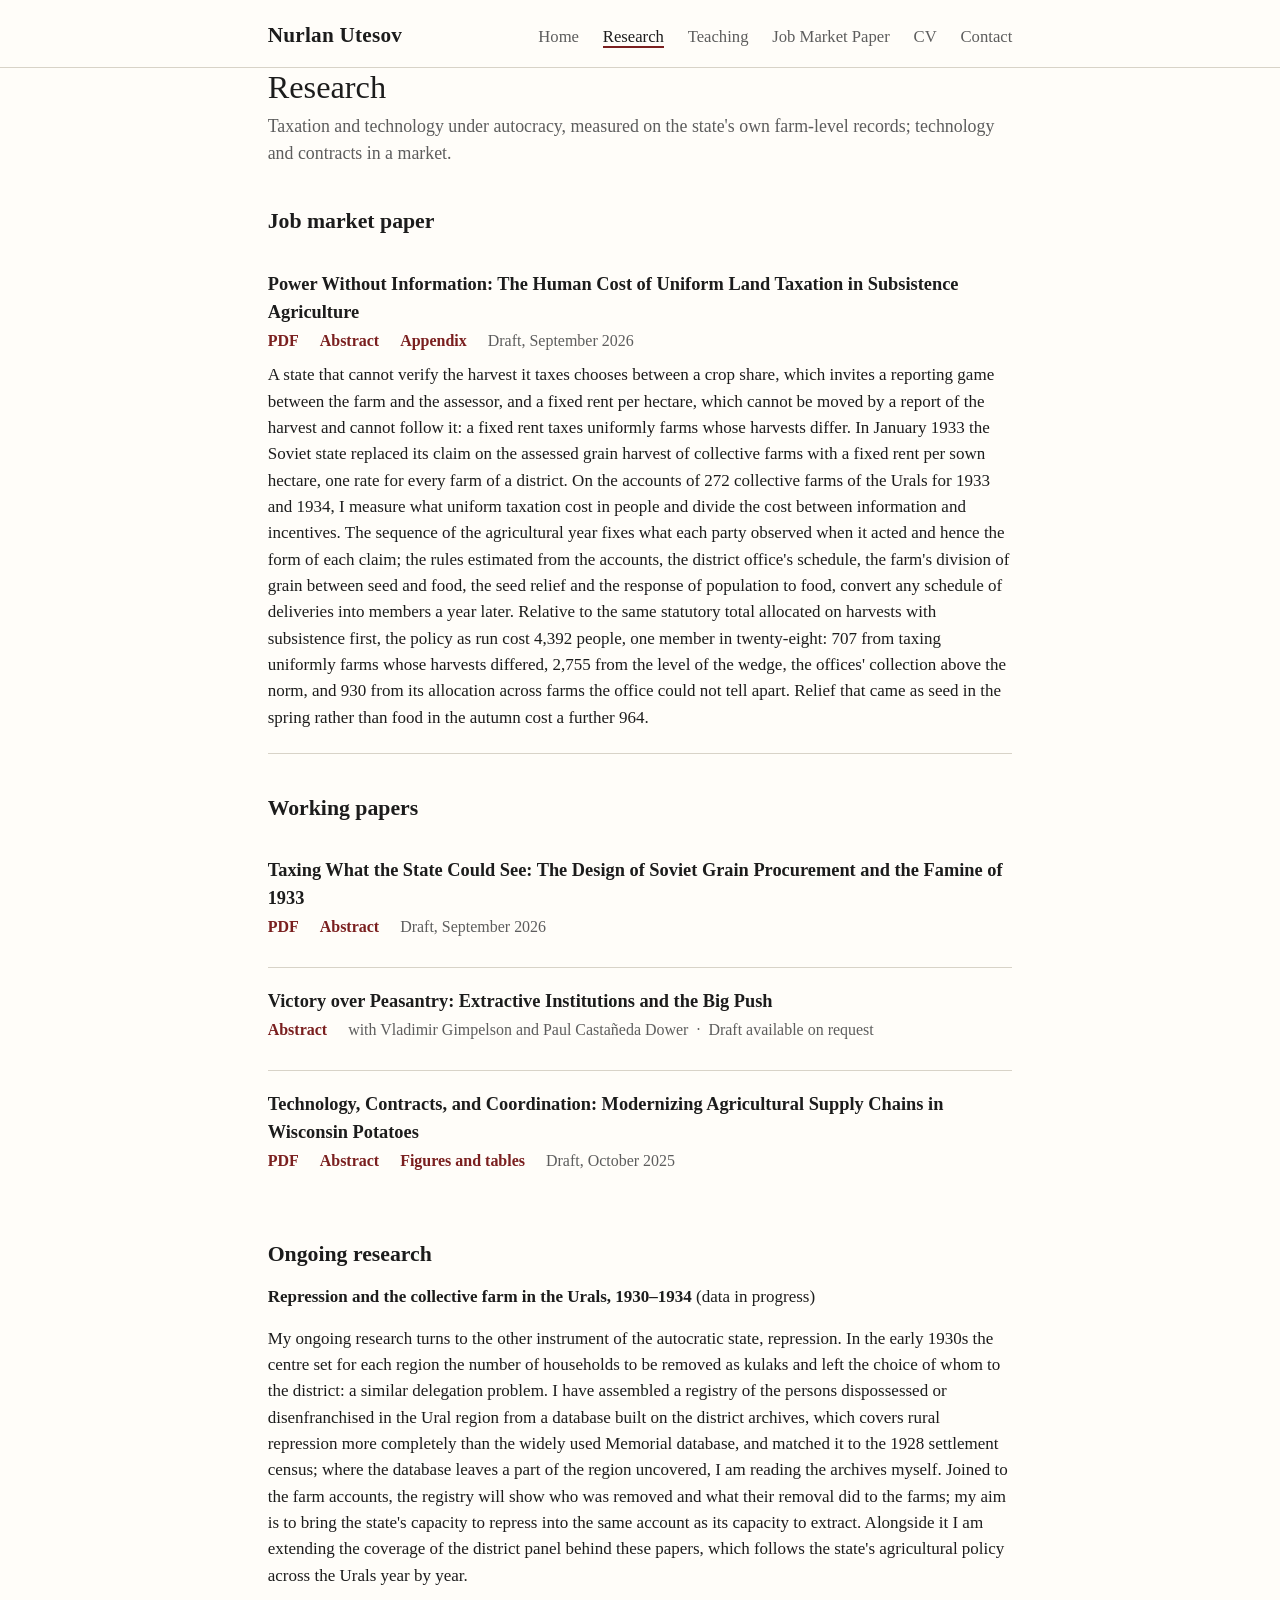
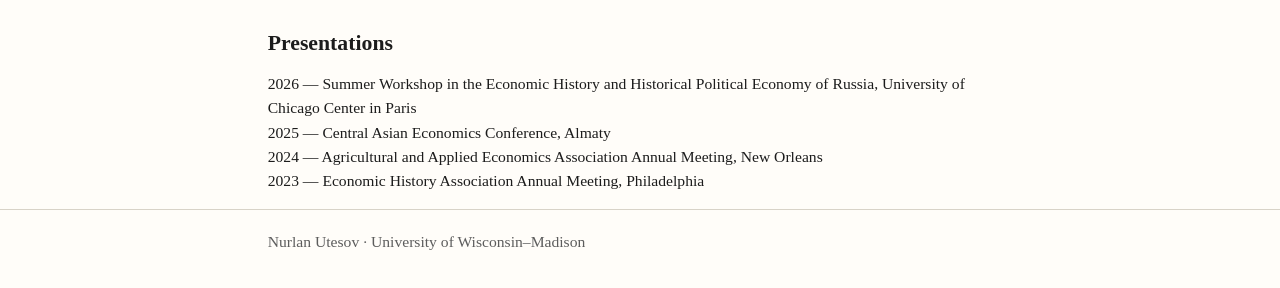
==== research.html @ 366bcaa5 "Famine paper abstract aligned with the research statement (approved 28 Sep 2026) Co-Authored-By: Cla" ====
<!DOCTYPE html>
<html lang="en">
<head>
<meta charset="utf-8">
<meta name="viewport" content="width=device-width, initial-scale=1">
<title>Research — Nurlan Utesov</title>
<link rel="stylesheet" href="style.css">
</head>
<body>

<header class="site">
  <div class="wrap">
    <a class="name" href="index.html">Nurlan Utesov</a>
    <nav>
      <a href="index.html">Home</a>
      <a class="current" href="research.html">Research</a>
      <a href="teaching.html">Teaching</a>
      <a href="papers/Utesov_Power_Without_Information.pdf">Job Market Paper</a>
      <a href="cv/cv_utesov.pdf">CV</a>
      <a href="index.html#contact">Contact</a>
    </nav>
  </div>
</header>

<main class="wrap">

  <h1>Research</h1>
  <p class="lede">Taxation and technology under autocracy, measured on the state's own farm-level records; technology and contracts in a market.</p>

  <h2>Job market paper</h2>

  <div class="paper" id="jmp">
    <div class="title">Power Without Information: The Human Cost of Uniform Land Taxation in Subsistence Agriculture</div>
    <div class="meta">
      <a href="papers/Utesov_Power_Without_Information.pdf">PDF</a>
      <a class="abs-link" href="#jmp-abs">Abstract</a>
      <a href="papers/Utesov_Power_Without_Information.pdf#page=56">Appendix</a>
      <!-- Online appendix: compile Paper_A_Appendix_Overleaf.zip on Overleaf, save the PDF as
           papers/Utesov_Power_Without_Information_OnlineAppendix.pdf, then uncomment the next line.
      <a href="papers/Utesov_Power_Without_Information_OnlineAppendix.pdf">Online appendix</a>
      -->
      <span>Draft, September 2026</span>
    </div>
    <div class="abstract open" id="jmp-abs">
      <p>A state that cannot verify the harvest it taxes chooses between a crop share, which invites a reporting game between the farm and the assessor, and a fixed rent per hectare, which cannot be moved by a report of the harvest and cannot follow it: a fixed rent taxes uniformly farms whose harvests differ. In January 1933 the Soviet state replaced its claim on the assessed grain harvest of collective farms with a fixed rent per sown hectare, one rate for every farm of a district. On the accounts of 272 collective farms of the Urals for 1933 and 1934, I measure what uniform taxation cost in people and divide the cost between information and incentives. The sequence of the agricultural year fixes what each party observed when it acted and hence the form of each claim; the rules estimated from the accounts, the district office's schedule, the farm's division of grain between seed and food, the seed relief and the response of population to food, convert any schedule of deliveries into members a year later. Relative to the same statutory total allocated on harvests with subsistence first, the policy as run cost 4,392 people, one member in twenty-eight: 707 from taxing uniformly farms whose harvests differed, 2,755 from the level of the wedge, the offices' collection above the norm, and 930 from its allocation across farms the office could not tell apart. Relief that came as seed in the spring rather than food in the autumn cost a further 964.</p>
    </div>
  </div>

  <h2>Working papers</h2>

  <div class="paper" id="famine">
    <div class="title">Taxing What the State Could See: The Design of Soviet Grain Procurement and the Famine of 1933</div>
    <div class="meta">
      <a href="papers/Utesov_Taxing_What_the_State_Could_See.pdf">PDF</a>
      <a class="abs-link" href="#famine-abs">Abstract</a>
      <!-- Online appendix: compile PaperB_OnlineAppendix_Overleaf.zip on Overleaf, save the PDF as
           papers/Utesov_Taxing_What_the_State_Could_See_OnlineAppendix.pdf, then uncomment the next line.
      <a href="papers/Utesov_Taxing_What_the_State_Could_See_OnlineAppendix.pdf">Online appendix</a>
      -->
      <span>Draft, September 2026</span>
    </div>
    <div class="abstract" id="famine-abs">
      <p>A state that cannot verify its producers' harvest taxes what it can see. Soviet grain procurement of 1932 was written on the sown area, on past deliveries and on a yield assessed from the standing crop, and it was collected by local officials who answered for a district's quota. This paper asks whether that tax, as it was actually collected, was enough to produce the famine of 1933. In the state's own post-harvest surveys of collective farms, recorded by region, the harvest of 1932 was in most regions enough to feed the farms' members; after the state's claims most of their farms fell below subsistence, and the depth of the shortfall predicts the rise in mortality between regions under every allocation of food within a region that the printed distributions admit. Ukraine, where the famine struck hardest, lost no more to the extraction than the other grain-producing regions, and the schedules make no reference to nationality. Within regions, districts with more Ukrainians had higher mortality, a difference the regional data cannot test; the archives point to the local campaigns of enforcement, the conditioning of relief and the restriction of movement, which no survey measures.</p>
    </div>
  </div>

  <div class="paper" id="victory">
    <div class="title">Victory over Peasantry: Extractive Institutions and the Big Push</div>
    <div class="meta">
      <a class="abs-link" href="#victory-abs">Abstract</a>
      <span>with Vladimir Gimpelson and Paul Castañeda Dower &nbsp;·&nbsp; Draft available on request</span>
    </div>
    <div class="abstract" id="victory-abs">
      <p>We examine how Big Push policies perform under the constraints of extractive institutions. Using novel micro-data from an All-Union audit of collective farms, we exploit the rollout of Machine Tractor Stations, the central pillar of Soviet agricultural policy, to estimate the impact of mechanization on collective farm performance, state procurement and peasant welfare in the early Soviet command economy. The Soviet system rapidly expanded technological adoption but failed to realize the full gains of increasing-returns technologies; adoption also did not raise living standards, leaving peasants on mechanized farms at or below subsistence levels.</p>
    </div>
  </div>

  <div class="paper" id="potatoes">
    <div class="title">Technology, Contracts, and Coordination: Modernizing Agricultural Supply Chains in Wisconsin Potatoes</div>
    <div class="meta">
      <a href="papers/Utesov_Wisconsin_Potatoes.pdf">PDF</a>
      <a class="abs-link" href="#potatoes-abs">Abstract</a>
      <a href="papers/Utesov_Wisconsin_Potatoes.pdf#page=41">Figures and tables</a>
      <span>Draft, October 2025</span>
    </div>
    <div class="abstract" id="potatoes-abs">
      <p>This paper examines how technology adoption and contractual coordination jointly modernize an agricultural supply chain, using the Wisconsin fresh potato industry from 2010 to 2019, where a wholesaler invested in optical sorting systems and then entered long-term marketing contracts with a retail chain. A random-coefficients demand model and a difference-in-differences design show that the sorting technology lowered marginal cost by about 4.6 cents per pound, roughly 10 per cent of the price, and that the contracts added about 1.5 cents to price-cost margins, with the gains reinforced by improved inventory management and reduced spoilage.</p>
    </div>
  </div>

  <h2>Ongoing research</h2>
  <p><strong>Repression and the collective farm in the Urals, 1930–1934</strong> (data in progress)</p>
  <p>My ongoing research turns to the other instrument of the autocratic state, repression. In the early 1930s the centre set for each region the number of households to be removed as kulaks and left the choice of whom to the district: a similar delegation problem. I have assembled a registry of the persons dispossessed or disenfranchised in the Ural region from a database built on the district archives, which covers rural repression more completely than the widely used Memorial database, and matched it to the 1928 settlement census; where the database leaves a part of the region uncovered, I am reading the archives myself. Joined to the farm accounts, the registry will show who was removed and what their removal did to the farms; my aim is to bring the state's capacity to repress into the same account as its capacity to extract. Alongside it I am extending the coverage of the district panel behind these papers, which follows the state's agricultural policy across the Urals year by year.</p>

  <h2>Presentations</h2>
  <p class="small">
    2026 — Summer Workshop in the Economic History and Historical Political Economy of Russia, University of Chicago Center in Paris<br>
    2025 — Central Asian Economics Conference, Almaty<br>
    2024 — Agricultural and Applied Economics Association Annual Meeting, New Orleans<br>
    2023 — Economic History Association Annual Meeting, Philadelphia
  </p>

</main>

<footer class="site">
  <div class="wrap">Nurlan Utesov · University of Wisconsin–Madison</div>
</footer>

<script>
// "Abstract" links open and close the abstract in place. Without JavaScript the
// same links still work: the browser jumps to the abstract and CSS shows it (:target).
document.querySelectorAll('a.abs-link').forEach(function (a) {
  a.addEventListener('click', function (e) {
    var box = document.querySelector(a.getAttribute('href'));
    if (!box) return;
    e.preventDefault();
    box.classList.toggle('open');
    a.textContent = box.classList.contains('open') ? 'Hide abstract' : 'Abstract';
  });
});
// A link from another page (research.html#jmp-abs) opens that abstract on arrival.
if (location.hash && document.querySelector(location.hash + '.abstract')) {
  document.querySelector(location.hash).classList.add('open');
}
</script>

</body>
</html>
---- style.css ----
/* Nurlan Utesov — personal site. Plain CSS, no dependencies. */
:root {
  --bg: #fffdf9;
  --fg: #1c1c1c;
  --muted: #5d5d5d;
  --rule: #d8d3c8;
  --accent: #7a1f1f;      /* deep red, close to the Wisconsin mark */
  --accent-soft: #f3e9e6;
  --box: #f7f3ec;
  --maxw: 46rem;
}
@media (prefers-color-scheme: dark) {
  :root {
    --bg: #15161a;
    --fg: #e8e6e1;
    --muted: #a9a7a0;
    --rule: #34363c;
    --accent: #e08a8a;
    --accent-soft: #2a1f1f;
    --box: #1d1f24;
  }
}
* { box-sizing: border-box; }
html { font-size: 17px; }
body {
  margin: 0;
  background: var(--bg);
  color: var(--fg);
  font-family: Georgia, "Times New Roman", Times, serif;
  line-height: 1.55;
}
a { color: var(--accent); text-decoration: none; }
a:hover { text-decoration: underline; }
.wrap { max-width: var(--maxw); margin: 0 auto; padding: 0 1.1rem; }

/* header and navigation */
header.site {
  border-bottom: 1px solid var(--rule);
  padding: 1.1rem 0 0.9rem;
}
header.site .wrap { display: flex; align-items: baseline; justify-content: space-between; flex-wrap: wrap; gap: 0.6rem 1.5rem; }
header.site .name { font-size: 1.25rem; font-weight: bold; letter-spacing: 0.01em; color: var(--fg); }
nav a { margin-left: 1.15rem; color: var(--muted); font-size: 0.98rem; }
nav a:first-child { margin-left: 0; }
nav a.current { color: var(--fg); border-bottom: 2px solid var(--accent); }

main { padding: 2rem 0 3rem; }
h1 { font-size: 1.9rem; font-weight: normal; margin: 0 0 0.35rem; line-height: 1.2; }
h2 { font-size: 1.28rem; font-weight: bold; margin: 2.2rem 0 0.7rem; }
h2:first-child { margin-top: 0; }
h3 { font-size: 1.06rem; font-weight: bold; margin: 1.4rem 0 0.3rem; }
p { margin: 0 0 0.9rem; }
.lede { color: var(--muted); font-size: 1.05rem; margin-bottom: 1.4rem; }
.muted { color: var(--muted); }
.small { font-size: 0.92rem; }

/* home layout */
.hero { display: flex; gap: 2rem; align-items: flex-start; }
.hero .text { flex: 1 1 auto; }
.hero img { width: 170px; height: auto; border-radius: 4px; flex: 0 0 auto; border: 1px solid var(--rule); }
@media (max-width: 560px) {
  .hero { flex-direction: column-reverse; }
  .hero img { width: 140px; }
}
.links { list-style: none; padding: 0; margin: 1rem 0 0; display: flex; flex-wrap: wrap; gap: 0.5rem 1.4rem; }
.links li a { font-weight: bold; }

/* boxes and paper entries */
.box {
  background: var(--box);
  border-left: 4px solid var(--accent);
  padding: 1rem 1.2rem;
  margin: 1.6rem 0;
}
.box h2 { margin-top: 0; font-size: 1.05rem; text-transform: uppercase; letter-spacing: 0.06em; color: var(--muted); }
.paper { padding: 1.1rem 0; border-bottom: 1px solid var(--rule); }
.paper:last-of-type { border-bottom: none; }
.paper .title { font-weight: bold; font-size: 1.08rem; margin-bottom: 0.15rem; }
.paper .meta { color: var(--muted); font-size: 0.94rem; margin-bottom: 0.5rem; }
.paper .meta a { margin-right: 1rem; font-weight: bold; }
.paper .meta span { margin-right: 1rem; }
.abstract { display: none; margin-top: 0.4rem; }
.abstract.open, .abstract:target { display: block; }
.abstract p { margin: 0.4rem 0 0.2rem; }

footer.site {
  border-top: 1px solid var(--rule);
  padding: 1.2rem 0 2rem;
  color: var(--muted);
  font-size: 0.92rem;
}
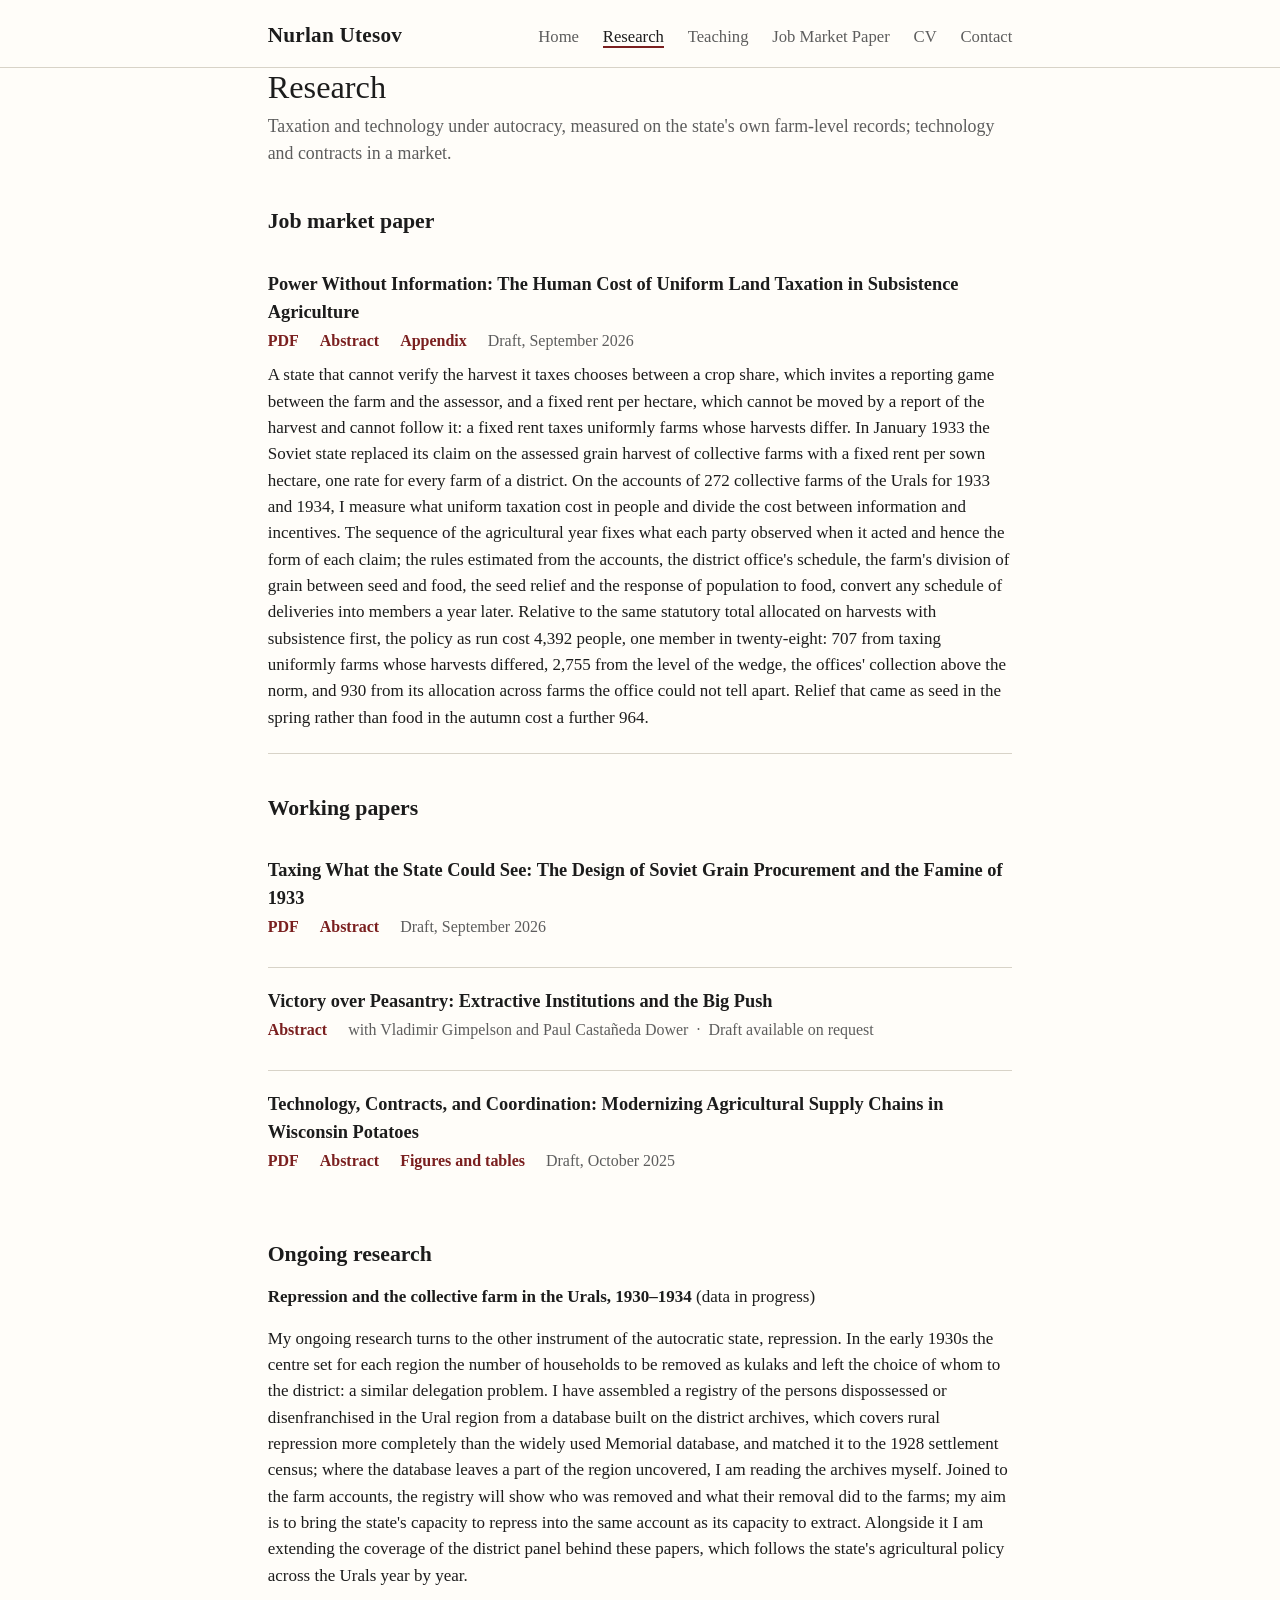
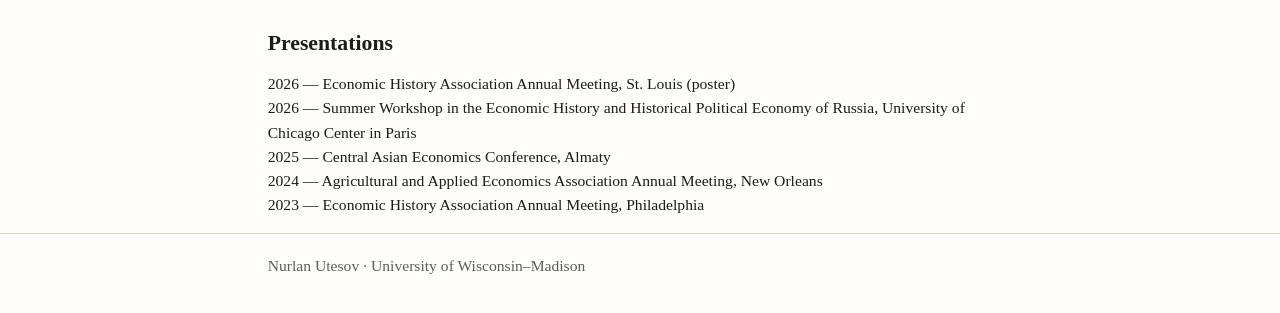
==== commit a7d9f846: "CV updated (job market 2026-27, interim rendering) and EHA 2026 poster added to presentations Co-Aut" ====
--- a/research.html
+++ b/research.html
@@ -94,6 +94,7 @@
 
   <h2>Presentations</h2>
   <p class="small">
+    2026 — Economic History Association Annual Meeting, St. Louis (poster)<br>
     2026 — Summer Workshop in the Economic History and Historical Political Economy of Russia, University of Chicago Center in Paris<br>
     2025 — Central Asian Economics Conference, Almaty<br>
     2024 — Agricultural and Applied Economics Association Annual Meeting, New Orleans<br>
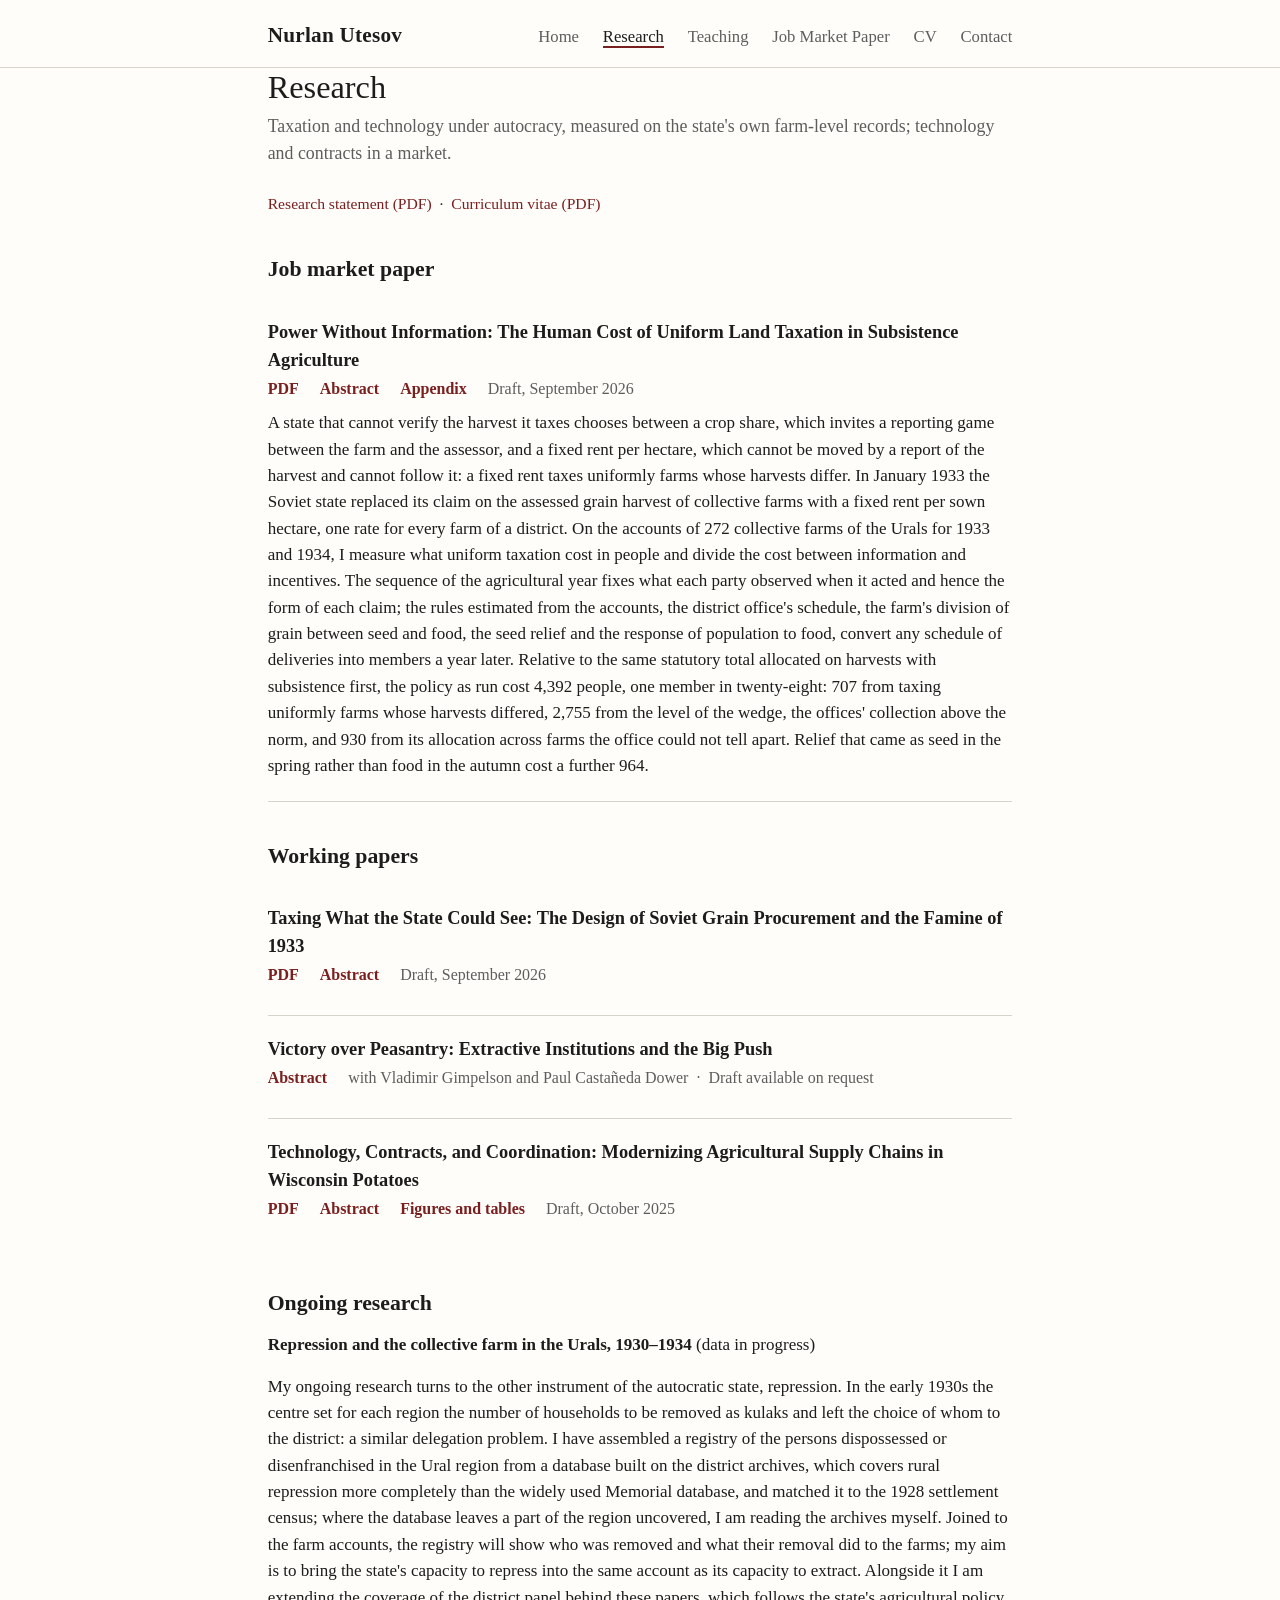
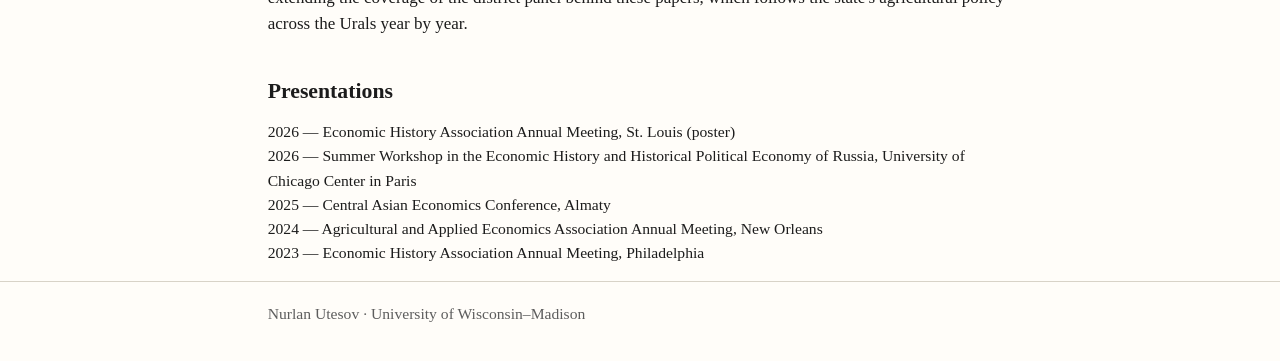
==== commit f6255332: "Research statement posted (interim rendering) and linked from the home and research pages Co-Authore" ====
--- a/research.html
+++ b/research.html
@@ -26,6 +26,7 @@
 
   <h1>Research</h1>
   <p class="lede">Taxation and technology under autocracy, measured on the state's own farm-level records; technology and contracts in a market.</p>
+  <p class="small"><a href="statements/research_statement.pdf">Research statement (PDF)</a> &nbsp;·&nbsp; <a href="cv/cv_utesov.pdf">Curriculum vitae (PDF)</a></p>
 
   <h2>Job market paper</h2>
 
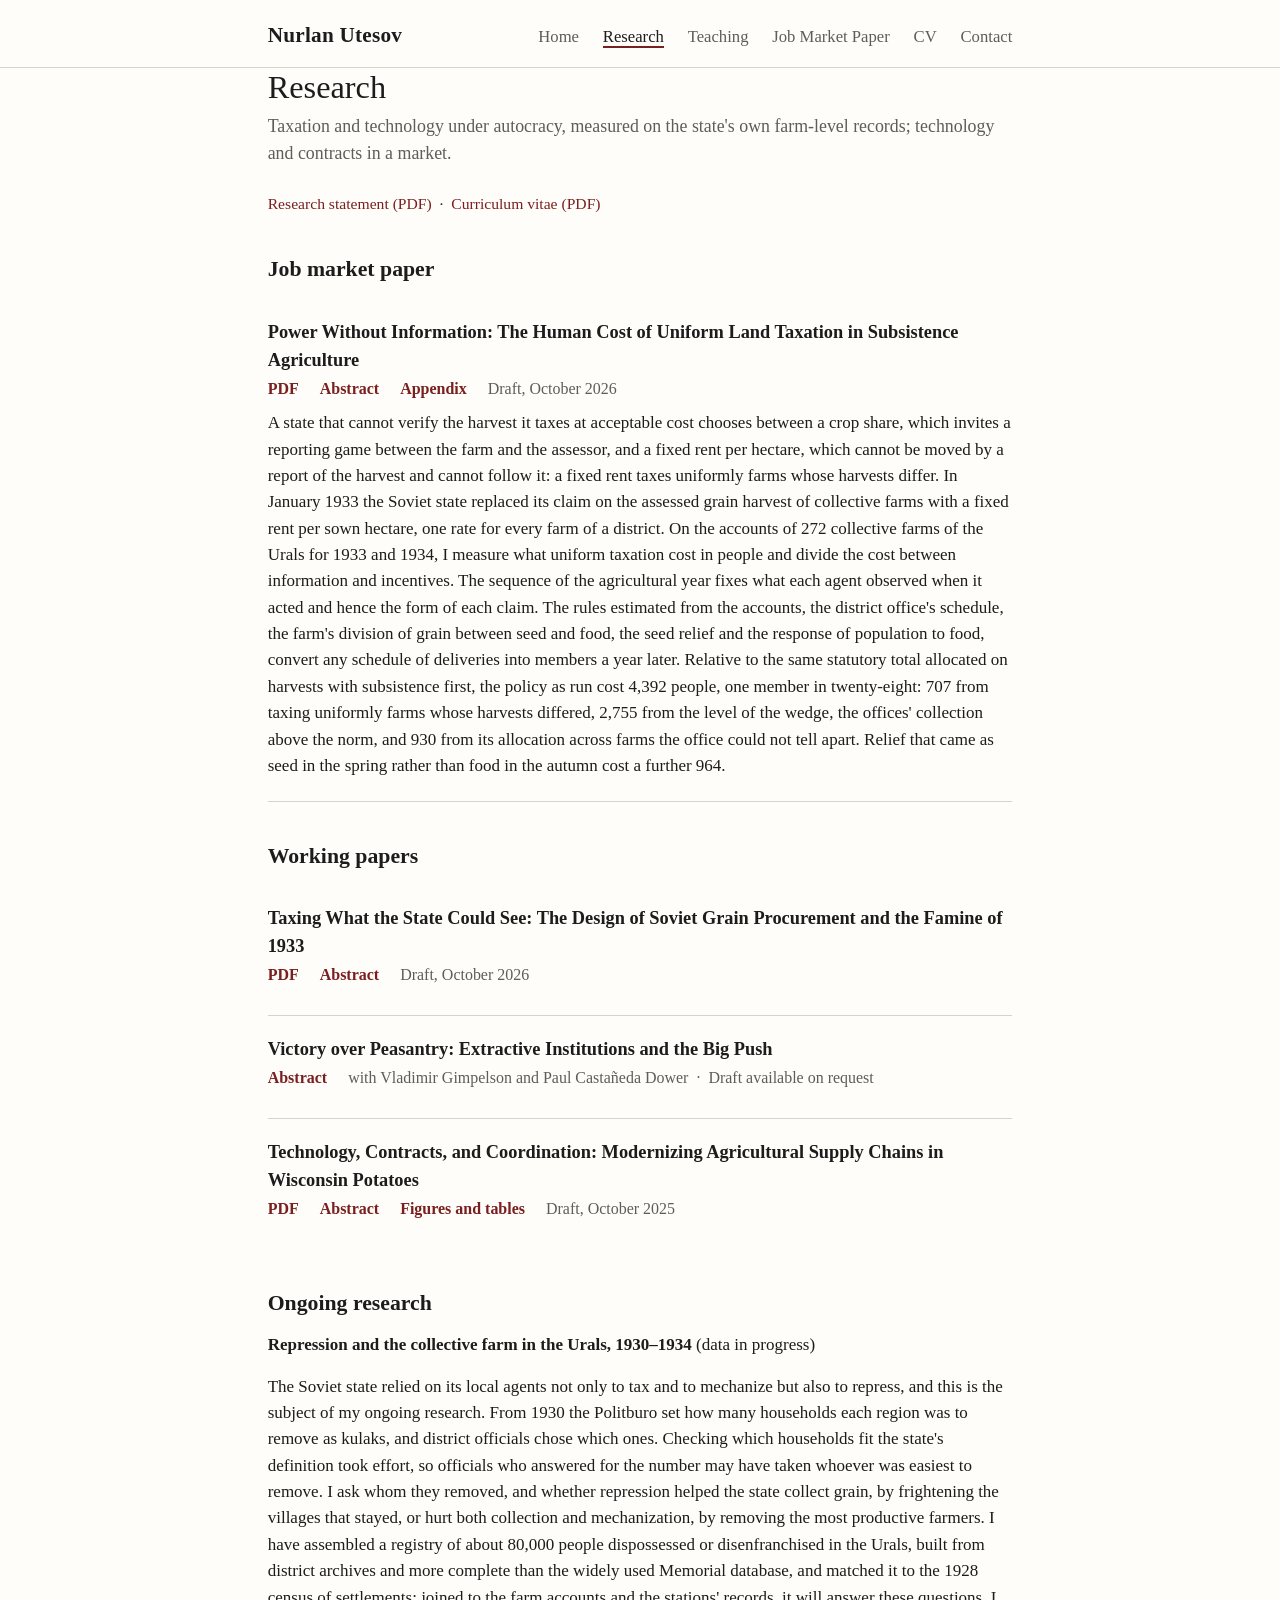
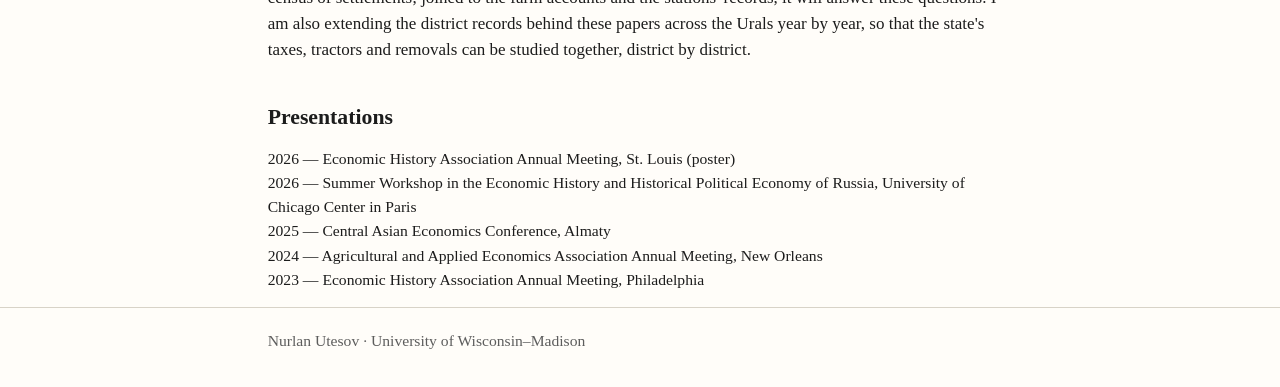
==== commit 4cef0fcd: "2026-10-12 Finished job market paper, separate appendix, famine paper, CV and statement - Job market" ====
--- a/research.html
+++ b/research.html
@@ -35,15 +35,11 @@
     <div class="meta">
       <a href="papers/Utesov_Power_Without_Information.pdf">PDF</a>
       <a class="abs-link" href="#jmp-abs">Abstract</a>
-      <a href="papers/Utesov_Power_Without_Information.pdf#page=56">Appendix</a>
-      <!-- Online appendix: compile Paper_A_Appendix_Overleaf.zip on Overleaf, save the PDF as
-           papers/Utesov_Power_Without_Information_OnlineAppendix.pdf, then uncomment the next line.
-      <a href="papers/Utesov_Power_Without_Information_OnlineAppendix.pdf">Online appendix</a>
-      -->
-      <span>Draft, September 2026</span>
+      <a href="papers/Utesov_Power_Without_Information_Appendix.pdf">Appendix</a>
+      <span>Draft, October 2026</span>
     </div>
     <div class="abstract open" id="jmp-abs">
-      <p>A state that cannot verify the harvest it taxes chooses between a crop share, which invites a reporting game between the farm and the assessor, and a fixed rent per hectare, which cannot be moved by a report of the harvest and cannot follow it: a fixed rent taxes uniformly farms whose harvests differ. In January 1933 the Soviet state replaced its claim on the assessed grain harvest of collective farms with a fixed rent per sown hectare, one rate for every farm of a district. On the accounts of 272 collective farms of the Urals for 1933 and 1934, I measure what uniform taxation cost in people and divide the cost between information and incentives. The sequence of the agricultural year fixes what each party observed when it acted and hence the form of each claim; the rules estimated from the accounts, the district office's schedule, the farm's division of grain between seed and food, the seed relief and the response of population to food, convert any schedule of deliveries into members a year later. Relative to the same statutory total allocated on harvests with subsistence first, the policy as run cost 4,392 people, one member in twenty-eight: 707 from taxing uniformly farms whose harvests differed, 2,755 from the level of the wedge, the offices' collection above the norm, and 930 from its allocation across farms the office could not tell apart. Relief that came as seed in the spring rather than food in the autumn cost a further 964.</p>
+      <p>A state that cannot verify the harvest it taxes at acceptable cost chooses between a crop share, which invites a reporting game between the farm and the assessor, and a fixed rent per hectare, which cannot be moved by a report of the harvest and cannot follow it: a fixed rent taxes uniformly farms whose harvests differ. In January 1933 the Soviet state replaced its claim on the assessed grain harvest of collective farms with a fixed rent per sown hectare, one rate for every farm of a district. On the accounts of 272 collective farms of the Urals for 1933 and 1934, I measure what uniform taxation cost in people and divide the cost between information and incentives. The sequence of the agricultural year fixes what each agent observed when it acted and hence the form of each claim. The rules estimated from the accounts, the district office's schedule, the farm's division of grain between seed and food, the seed relief and the response of population to food, convert any schedule of deliveries into members a year later. Relative to the same statutory total allocated on harvests with subsistence first, the policy as run cost 4,392 people, one member in twenty-eight: 707 from taxing uniformly farms whose harvests differed, 2,755 from the level of the wedge, the offices' collection above the norm, and 930 from its allocation across farms the office could not tell apart. Relief that came as seed in the spring rather than food in the autumn cost a further 964.</p>
     </div>
   </div>
 
@@ -58,10 +54,10 @@
            papers/Utesov_Taxing_What_the_State_Could_See_OnlineAppendix.pdf, then uncomment the next line.
       <a href="papers/Utesov_Taxing_What_the_State_Could_See_OnlineAppendix.pdf">Online appendix</a>
       -->
-      <span>Draft, September 2026</span>
+      <span>Draft, October 2026</span>
     </div>
     <div class="abstract" id="famine-abs">
-      <p>A state that cannot verify its producers' harvest taxes what it can see. Soviet grain procurement of 1932 was written on the sown area, on past deliveries and on a yield assessed from the standing crop, and it was collected by local officials who answered for a district's quota. This paper asks whether that tax, as it was actually collected, was enough to produce the famine of 1933. In the state's own post-harvest surveys of collective farms, recorded by region, the harvest of 1932 was in most regions enough to feed the farms' members; after the state's claims most of their farms fell below subsistence, and the depth of the shortfall predicts the rise in mortality between regions under every allocation of food within a region that the printed distributions admit. Ukraine, where the famine struck hardest, lost no more to the extraction than the other grain-producing regions, and the schedules make no reference to nationality. Within regions, districts with more Ukrainians had higher mortality, a difference the regional data cannot test; the archives point to the local campaigns of enforcement, the conditioning of relief and the restriction of movement, which no survey measures.</p>
+      <p>A state that can verify its producers' harvest only at great cost taxes what it can see. Soviet grain procurement of 1932 was written on the sown area, on past deliveries and on a yield assessed from the standing crop, and it was collected by local officials who answered for a district's quota. This paper asks whether that tax, as it was actually collected, was enough to produce the famine of 1933. In the state's own post-harvest surveys of collective farms, recorded by region, the harvest of 1932 was in most regions enough to feed the farms' members; after the state's claims most of their farms fell below subsistence, and the depth of the shortfall predicts the rise in mortality between regions under every allocation of food within a region that the printed distributions admit. Ukraine, where the famine struck hardest, lost no more to the extraction than the other grain-producing regions, and the schedules make no reference to nationality. Within regions, districts with more Ukrainians had higher mortality, a difference the regional data cannot test; the archives point to the local campaigns of enforcement, the conditioning of relief and the restriction of movement, which no survey measures.</p>
     </div>
   </div>
 
@@ -91,7 +87,7 @@
 
   <h2>Ongoing research</h2>
   <p><strong>Repression and the collective farm in the Urals, 1930–1934</strong> (data in progress)</p>
-  <p>My ongoing research turns to the other instrument of the autocratic state, repression. In the early 1930s the centre set for each region the number of households to be removed as kulaks and left the choice of whom to the district: a similar delegation problem. I have assembled a registry of the persons dispossessed or disenfranchised in the Ural region from a database built on the district archives, which covers rural repression more completely than the widely used Memorial database, and matched it to the 1928 settlement census; where the database leaves a part of the region uncovered, I am reading the archives myself. Joined to the farm accounts, the registry will show who was removed and what their removal did to the farms; my aim is to bring the state's capacity to repress into the same account as its capacity to extract. Alongside it I am extending the coverage of the district panel behind these papers, which follows the state's agricultural policy across the Urals year by year.</p>
+  <p>The Soviet state relied on its local agents not only to tax and to mechanize but also to repress, and this is the subject of my ongoing research. From 1930 the Politburo set how many households each region was to remove as kulaks, and district officials chose which ones. Checking which households fit the state's definition took effort, so officials who answered for the number may have taken whoever was easiest to remove. I ask whom they removed, and whether repression helped the state collect grain, by frightening the villages that stayed, or hurt both collection and mechanization, by removing the most productive farmers. I have assembled a registry of about 80,000 people dispossessed or disenfranchised in the Urals, built from district archives and more complete than the widely used Memorial database, and matched it to the 1928 census of settlements; joined to the farm accounts and the stations' records, it will answer these questions. I am also extending the district records behind these papers across the Urals year by year, so that the state's taxes, tractors and removals can be studied together, district by district.</p>
 
   <h2>Presentations</h2>
   <p class="small">
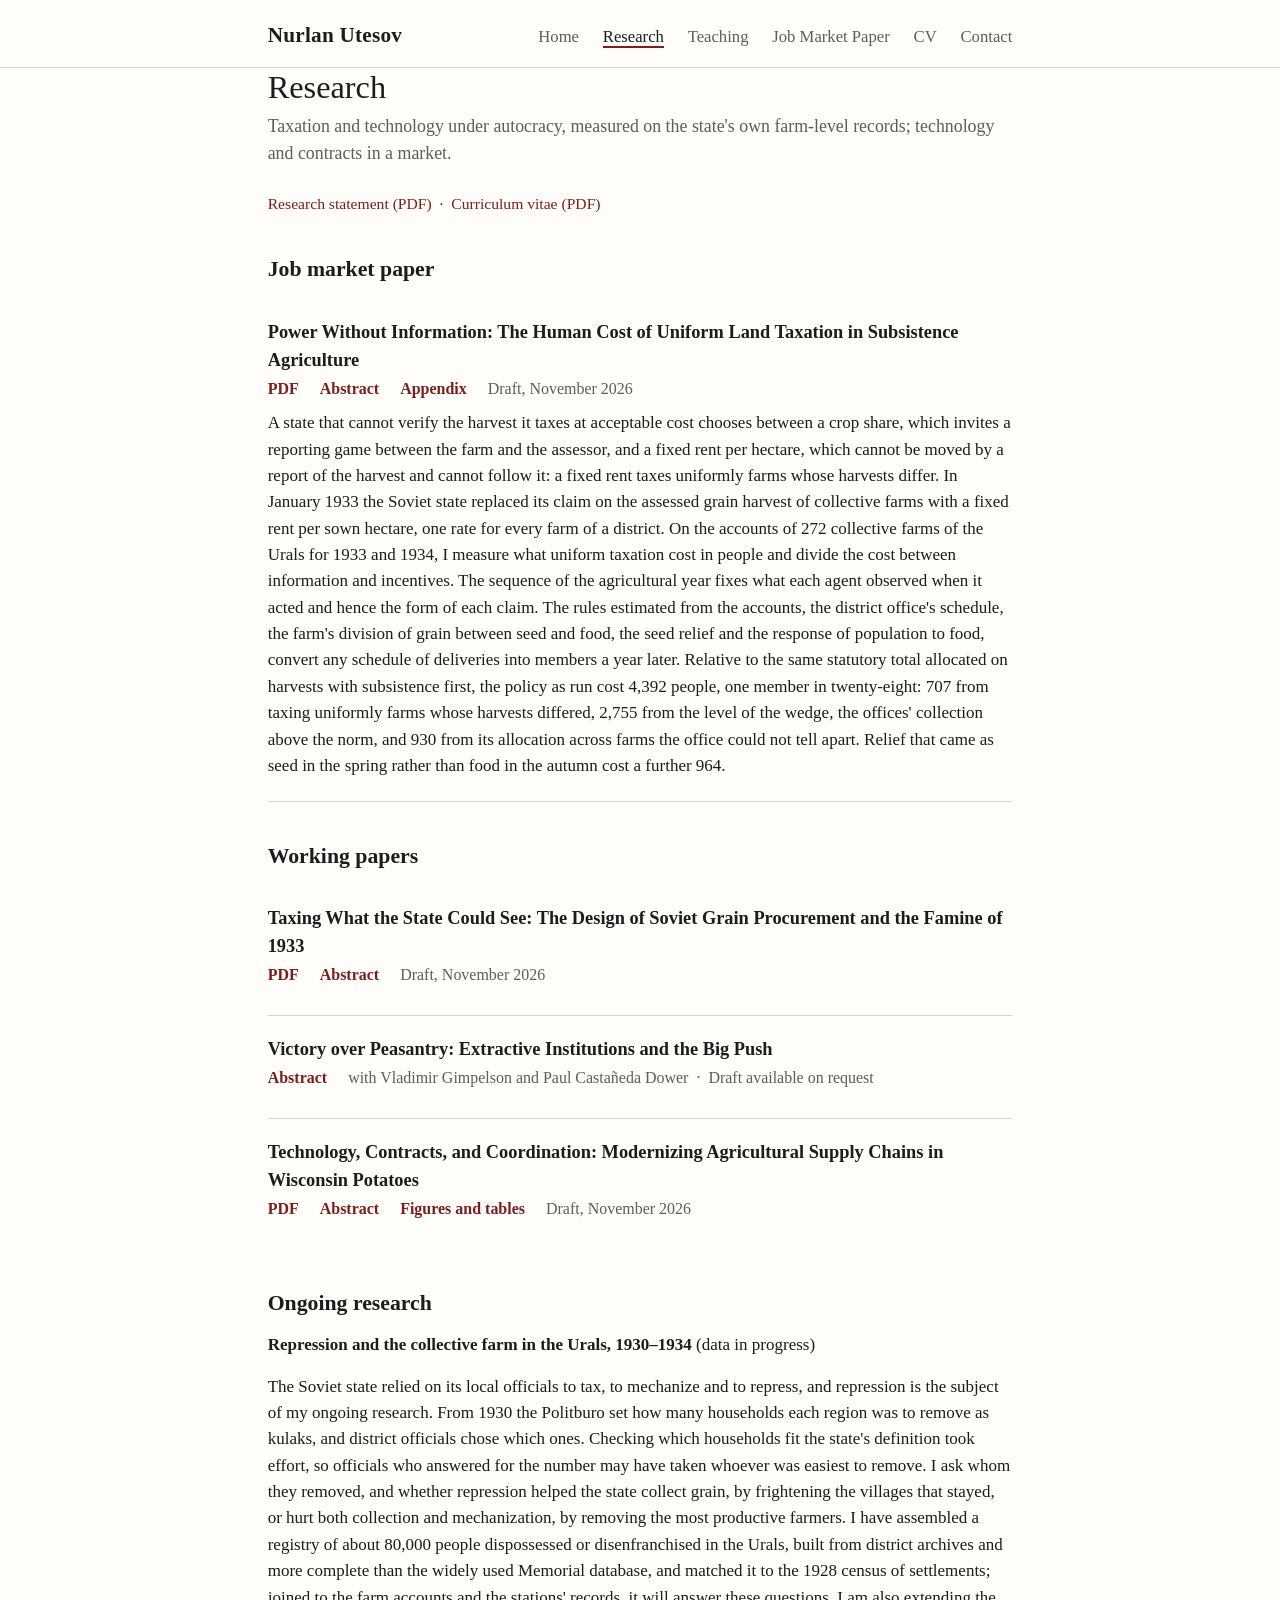
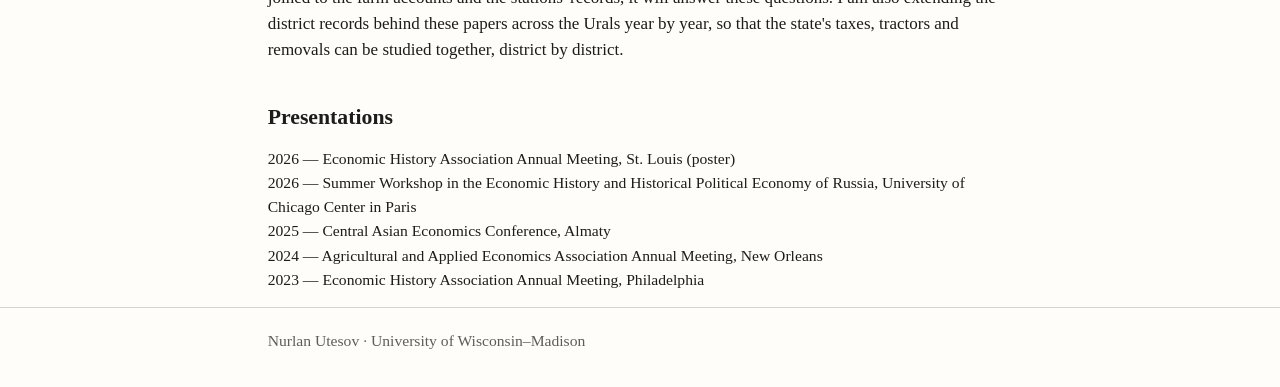
==== commit 57d92829: "2026-11-21 Revised papers and research statement - Job market paper (paper and appendix), famine pap" ====
--- a/research.html
+++ b/research.html
@@ -36,7 +36,7 @@
       <a href="papers/Utesov_Power_Without_Information.pdf">PDF</a>
       <a class="abs-link" href="#jmp-abs">Abstract</a>
       <a href="papers/Utesov_Power_Without_Information_Appendix.pdf">Appendix</a>
-      <span>Draft, October 2026</span>
+      <span>Draft, November 2026</span>
     </div>
     <div class="abstract open" id="jmp-abs">
       <p>A state that cannot verify the harvest it taxes at acceptable cost chooses between a crop share, which invites a reporting game between the farm and the assessor, and a fixed rent per hectare, which cannot be moved by a report of the harvest and cannot follow it: a fixed rent taxes uniformly farms whose harvests differ. In January 1933 the Soviet state replaced its claim on the assessed grain harvest of collective farms with a fixed rent per sown hectare, one rate for every farm of a district. On the accounts of 272 collective farms of the Urals for 1933 and 1934, I measure what uniform taxation cost in people and divide the cost between information and incentives. The sequence of the agricultural year fixes what each agent observed when it acted and hence the form of each claim. The rules estimated from the accounts, the district office's schedule, the farm's division of grain between seed and food, the seed relief and the response of population to food, convert any schedule of deliveries into members a year later. Relative to the same statutory total allocated on harvests with subsistence first, the policy as run cost 4,392 people, one member in twenty-eight: 707 from taxing uniformly farms whose harvests differed, 2,755 from the level of the wedge, the offices' collection above the norm, and 930 from its allocation across farms the office could not tell apart. Relief that came as seed in the spring rather than food in the autumn cost a further 964.</p>
@@ -54,7 +54,7 @@
            papers/Utesov_Taxing_What_the_State_Could_See_OnlineAppendix.pdf, then uncomment the next line.
       <a href="papers/Utesov_Taxing_What_the_State_Could_See_OnlineAppendix.pdf">Online appendix</a>
       -->
-      <span>Draft, October 2026</span>
+      <span>Draft, November 2026</span>
     </div>
     <div class="abstract" id="famine-abs">
       <p>A state that can verify its producers' harvest only at great cost taxes what it can see. Soviet grain procurement of 1932 was written on the sown area, on past deliveries and on a yield assessed from the standing crop, and it was collected by local officials who answered for a district's quota. This paper asks whether that tax, as it was actually collected, was enough to produce the famine of 1933. In the state's own post-harvest surveys of collective farms, recorded by region, the harvest of 1932 was in most regions enough to feed the farms' members; after the state's claims most of their farms fell below subsistence, and the depth of the shortfall predicts the rise in mortality between regions under every allocation of food within a region that the printed distributions admit. Ukraine, where the famine struck hardest, lost no more to the extraction than the other grain-producing regions, and the schedules make no reference to nationality. Within regions, districts with more Ukrainians had higher mortality, a difference the regional data cannot test; the archives point to the local campaigns of enforcement, the conditioning of relief and the restriction of movement, which no survey measures.</p>
@@ -77,17 +77,17 @@
     <div class="meta">
       <a href="papers/Utesov_Wisconsin_Potatoes.pdf">PDF</a>
       <a class="abs-link" href="#potatoes-abs">Abstract</a>
-      <a href="papers/Utesov_Wisconsin_Potatoes.pdf#page=41">Figures and tables</a>
-      <span>Draft, October 2025</span>
+      <a href="papers/Utesov_Wisconsin_Potatoes.pdf#page=39">Figures and tables</a>
+      <span>Draft, November 2026</span>
     </div>
     <div class="abstract" id="potatoes-abs">
-      <p>This paper examines how technology adoption and contractual coordination jointly modernize an agricultural supply chain, using the Wisconsin fresh potato industry from 2010 to 2019, where a wholesaler invested in optical sorting systems and then entered long-term marketing contracts with a retail chain. A random-coefficients demand model and a difference-in-differences design show that the sorting technology lowered marginal cost by about 4.6 cents per pound, roughly 10 per cent of the price, and that the contracts added about 1.5 cents to price-cost margins, with the gains reinforced by improved inventory management and reduced spoilage.</p>
+      <p>This paper asks how much a quality-sorting technology and a long-term marketing contract with a retailer raise a wholesaler's price-cost margin. We study the Wisconsin fresh potato industry from 2010 to 2017, where a wholesaler invested in optical sorting systems (OSS) and then signed long-term marketing contracts with a modern retail chain. Employing a structural demand model and a difference-in-differences strategy, we find that the sorting technology increased price-cost margins by 4.6 cents per pound (about 10%), while marketing contracts contributed an additional 1.5 cent increase. The estimates may also reflect better inventory management and less spoilage, which we do not identify separately. Structured interviews with stakeholders in the industry indicate that the first investments were made under relational contracts and that formal long-term contracts followed once the returns were known.</p>
     </div>
   </div>
 
   <h2>Ongoing research</h2>
   <p><strong>Repression and the collective farm in the Urals, 1930–1934</strong> (data in progress)</p>
-  <p>The Soviet state relied on its local agents not only to tax and to mechanize but also to repress, and this is the subject of my ongoing research. From 1930 the Politburo set how many households each region was to remove as kulaks, and district officials chose which ones. Checking which households fit the state's definition took effort, so officials who answered for the number may have taken whoever was easiest to remove. I ask whom they removed, and whether repression helped the state collect grain, by frightening the villages that stayed, or hurt both collection and mechanization, by removing the most productive farmers. I have assembled a registry of about 80,000 people dispossessed or disenfranchised in the Urals, built from district archives and more complete than the widely used Memorial database, and matched it to the 1928 census of settlements; joined to the farm accounts and the stations' records, it will answer these questions. I am also extending the district records behind these papers across the Urals year by year, so that the state's taxes, tractors and removals can be studied together, district by district.</p>
+  <p>The Soviet state relied on its local officials to tax, to mechanize and to repress, and repression is the subject of my ongoing research. From 1930 the Politburo set how many households each region was to remove as kulaks, and district officials chose which ones. Checking which households fit the state's definition took effort, so officials who answered for the number may have taken whoever was easiest to remove. I ask whom they removed, and whether repression helped the state collect grain, by frightening the villages that stayed, or hurt both collection and mechanization, by removing the most productive farmers. I have assembled a registry of about 80,000 people dispossessed or disenfranchised in the Urals, built from district archives and more complete than the widely used Memorial database, and matched it to the 1928 census of settlements; joined to the farm accounts and the stations' records, it will answer these questions. I am also extending the district records behind these papers across the Urals year by year, so that the state's taxes, tractors and removals can be studied together, district by district.</p>
 
   <h2>Presentations</h2>
   <p class="small">
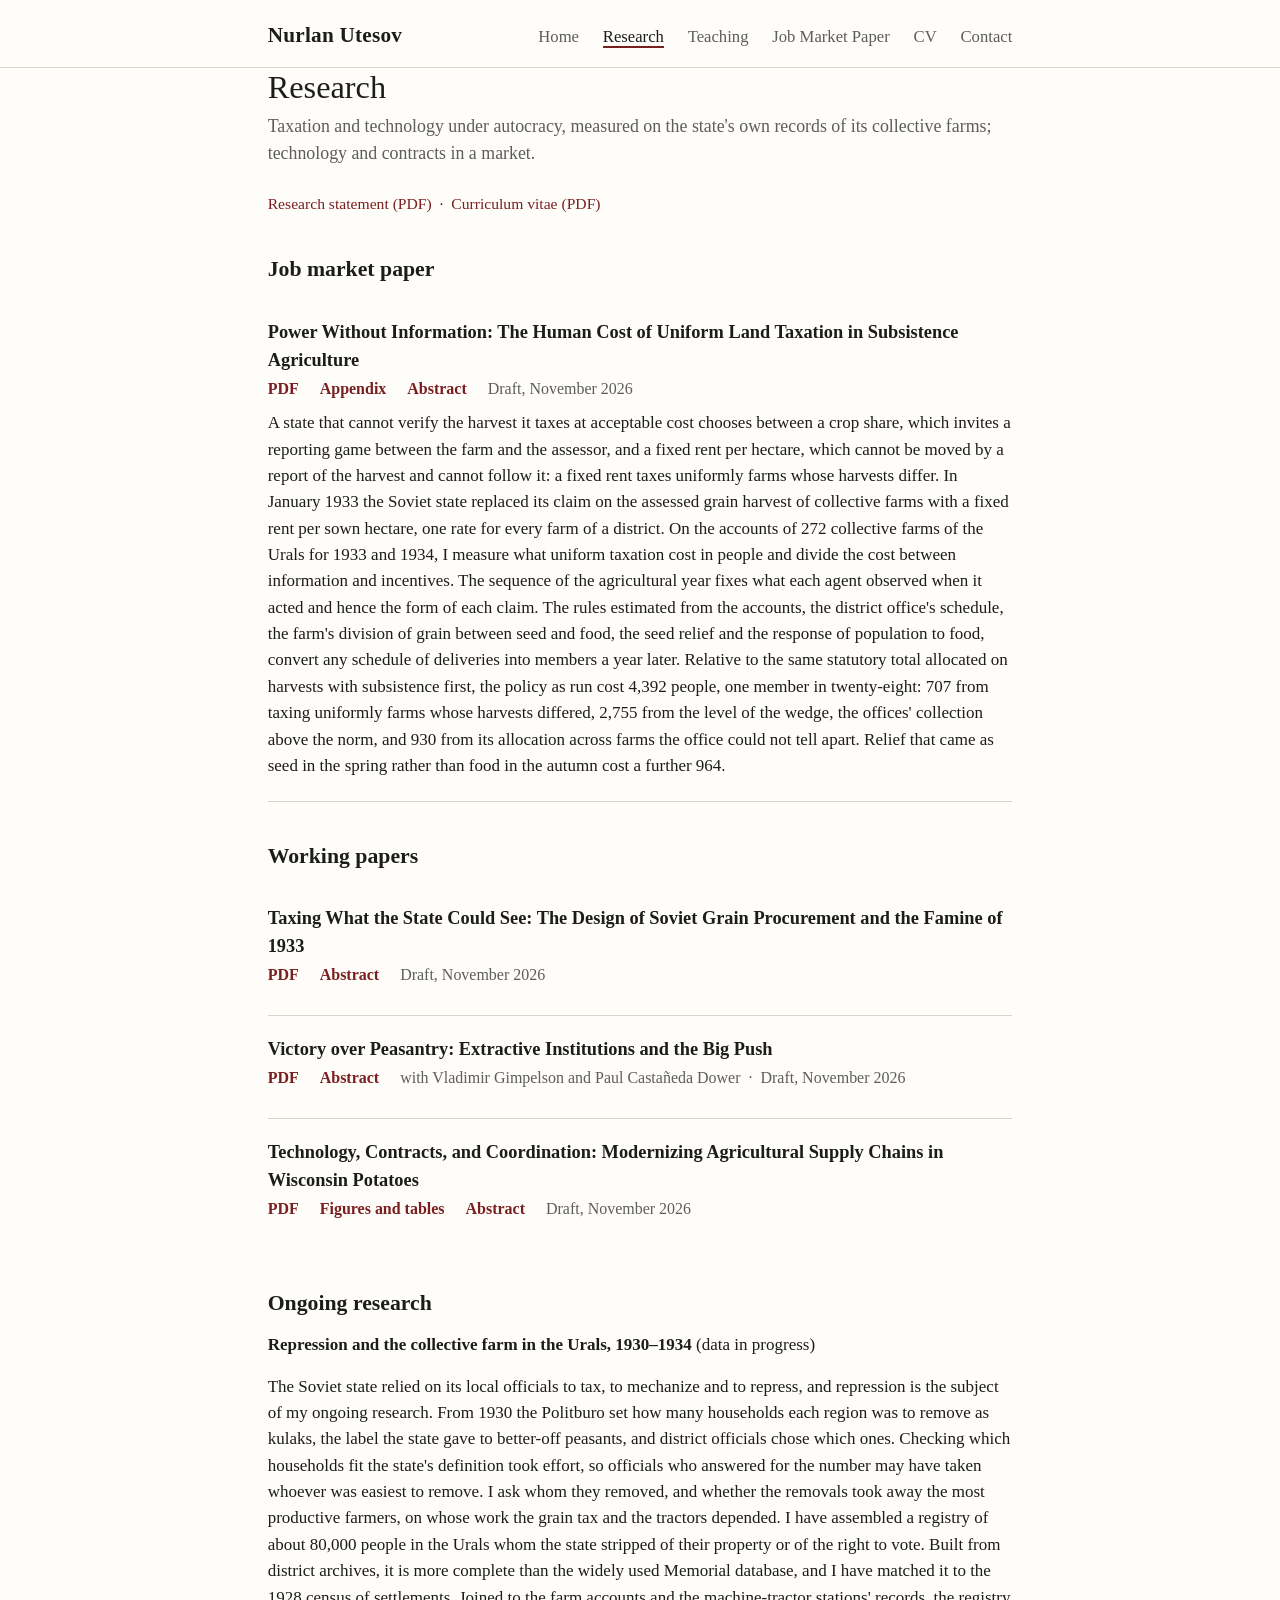
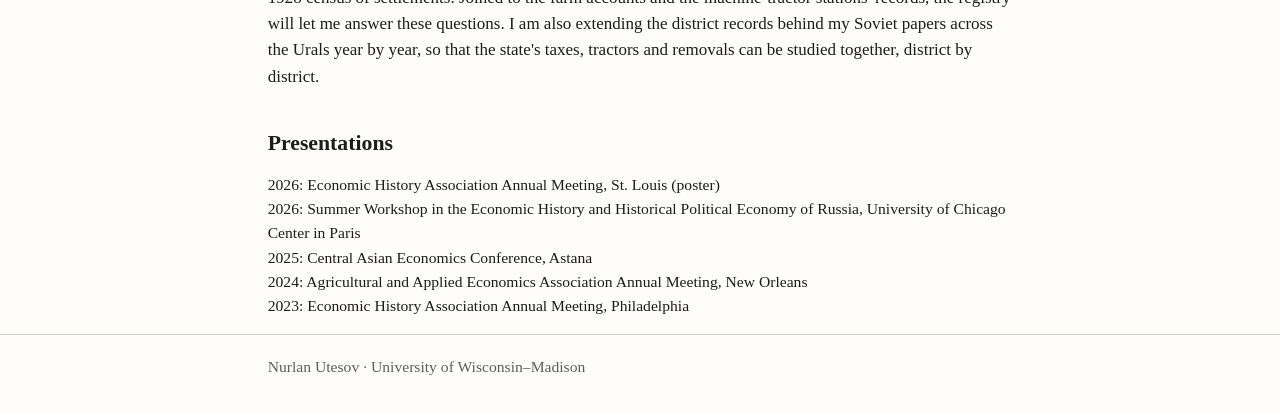
==== commit 477197ec: "2026-11-23 Complete job market paper with working links, tractor paper, CV of 22 Nov, page correctio" ====
--- a/research.html
+++ b/research.html
@@ -3,7 +3,7 @@
 <head>
 <meta charset="utf-8">
 <meta name="viewport" content="width=device-width, initial-scale=1">
-<title>Research — Nurlan Utesov</title>
+<title>Research · Nurlan Utesov</title>
 <link rel="stylesheet" href="style.css">
 </head>
 <body>
@@ -25,7 +25,7 @@
 <main class="wrap">
 
   <h1>Research</h1>
-  <p class="lede">Taxation and technology under autocracy, measured on the state's own farm-level records; technology and contracts in a market.</p>
+  <p class="lede">Taxation and technology under autocracy, measured on the state's own records of its collective farms; technology and contracts in a market.</p>
   <p class="small"><a href="statements/research_statement.pdf">Research statement (PDF)</a> &nbsp;·&nbsp; <a href="cv/cv_utesov.pdf">Curriculum vitae (PDF)</a></p>
 
   <h2>Job market paper</h2>
@@ -34,8 +34,8 @@
     <div class="title">Power Without Information: The Human Cost of Uniform Land Taxation in Subsistence Agriculture</div>
     <div class="meta">
       <a href="papers/Utesov_Power_Without_Information.pdf">PDF</a>
+      <a href="papers/Utesov_Power_Without_Information_Appendix.pdf">Appendix</a>
       <a class="abs-link" href="#jmp-abs">Abstract</a>
-      <a href="papers/Utesov_Power_Without_Information_Appendix.pdf">Appendix</a>
       <span>Draft, November 2026</span>
     </div>
     <div class="abstract open" id="jmp-abs">
@@ -50,10 +50,6 @@
     <div class="meta">
       <a href="papers/Utesov_Taxing_What_the_State_Could_See.pdf">PDF</a>
       <a class="abs-link" href="#famine-abs">Abstract</a>
-      <!-- Online appendix: compile PaperB_OnlineAppendix_Overleaf.zip on Overleaf, save the PDF as
-           papers/Utesov_Taxing_What_the_State_Could_See_OnlineAppendix.pdf, then uncomment the next line.
-      <a href="papers/Utesov_Taxing_What_the_State_Could_See_OnlineAppendix.pdf">Online appendix</a>
-      -->
       <span>Draft, November 2026</span>
     </div>
     <div class="abstract" id="famine-abs">
@@ -64,11 +60,12 @@
   <div class="paper" id="victory">
     <div class="title">Victory over Peasantry: Extractive Institutions and the Big Push</div>
     <div class="meta">
+      <a href="papers/Utesov_Gimpelson_Dower_Victory_over_Peasantry.pdf">PDF</a>
       <a class="abs-link" href="#victory-abs">Abstract</a>
-      <span>with Vladimir Gimpelson and Paul Castañeda Dower &nbsp;·&nbsp; Draft available on request</span>
+      <span>with Vladimir Gimpelson and Paul Castañeda Dower &nbsp;·&nbsp; Draft, November 2026</span>
     </div>
     <div class="abstract" id="victory-abs">
-      <p>We examine how Big Push policies perform under the constraints of extractive institutions. Using novel micro-data from an All-Union audit of collective farms, we exploit the rollout of Machine Tractor Stations, the central pillar of Soviet agricultural policy, to estimate the impact of mechanization on collective farm performance, state procurement and peasant welfare in the early Soviet command economy. The Soviet system rapidly expanded technological adoption but failed to realize the full gains of increasing-returns technologies; adoption also did not raise living standards, leaving peasants on mechanized farms at or below subsistence levels.</p>
+      <p>We examine how Big Push policies perform under extractive institutions. Using novel micro-data from a 1930s Soviet All-Union audit of collective farms, we exploit the rollout of a central pillar of Soviet agricultural policy, Machine Tractor Stations (MTS), to examine the impact of coordinated mechanization on farm performance, surplus extraction, and peasant grain retention. Results show that, even though technological adoption expanded rapidly, MTS failed to capitalize on the returns to mechanization. Mechanization modestly increased grain output and labor productivity, yet state extraction did not keep pace, nor did peasant grain retention improve.</p>
     </div>
   </div>
 
@@ -76,26 +73,26 @@
     <div class="title">Technology, Contracts, and Coordination: Modernizing Agricultural Supply Chains in Wisconsin Potatoes</div>
     <div class="meta">
       <a href="papers/Utesov_Wisconsin_Potatoes.pdf">PDF</a>
+      <a href="papers/Utesov_Wisconsin_Potatoes.pdf#page=39">Figures and tables</a>
       <a class="abs-link" href="#potatoes-abs">Abstract</a>
-      <a href="papers/Utesov_Wisconsin_Potatoes.pdf#page=39">Figures and tables</a>
       <span>Draft, November 2026</span>
     </div>
     <div class="abstract" id="potatoes-abs">
-      <p>This paper asks how much a quality-sorting technology and a long-term marketing contract with a retailer raise a wholesaler's price-cost margin. We study the Wisconsin fresh potato industry from 2010 to 2017, where a wholesaler invested in optical sorting systems (OSS) and then signed long-term marketing contracts with a modern retail chain. Employing a structural demand model and a difference-in-differences strategy, we find that the sorting technology increased price-cost margins by 4.6 cents per pound (about 10%), while marketing contracts contributed an additional 1.5 cent increase. The estimates may also reflect better inventory management and less spoilage, which we do not identify separately. Structured interviews with stakeholders in the industry indicate that the first investments were made under relational contracts and that formal long-term contracts followed once the returns were known.</p>
+      <p>This paper asks how much a quality-sorting technology and a long-term marketing contract with a retailer raise a wholesaler's price-cost margin. We study the Wisconsin fresh potato industry from 2010 to 2019, where a wholesaler invested in optical sorting systems (OSS) and then signed long-term marketing contracts with a modern retail chain. Employing a structural demand model and a difference-in-differences strategy, we find that the sorting technology increased price-cost margins by 4.6 cents per pound (about 10%), while marketing contracts contributed an additional 1.5 cent increase. The estimates may also reflect better inventory management and less spoilage, which we do not identify separately. Structured interviews with stakeholders in the industry indicate that the first investments were made under relational contracts and that formal long-term contracts followed once the returns were known.</p>
     </div>
   </div>
 
   <h2>Ongoing research</h2>
   <p><strong>Repression and the collective farm in the Urals, 1930–1934</strong> (data in progress)</p>
-  <p>The Soviet state relied on its local officials to tax, to mechanize and to repress, and repression is the subject of my ongoing research. From 1930 the Politburo set how many households each region was to remove as kulaks, and district officials chose which ones. Checking which households fit the state's definition took effort, so officials who answered for the number may have taken whoever was easiest to remove. I ask whom they removed, and whether repression helped the state collect grain, by frightening the villages that stayed, or hurt both collection and mechanization, by removing the most productive farmers. I have assembled a registry of about 80,000 people dispossessed or disenfranchised in the Urals, built from district archives and more complete than the widely used Memorial database, and matched it to the 1928 census of settlements; joined to the farm accounts and the stations' records, it will answer these questions. I am also extending the district records behind these papers across the Urals year by year, so that the state's taxes, tractors and removals can be studied together, district by district.</p>
+  <p>The Soviet state relied on its local officials to tax, to mechanize and to repress, and repression is the subject of my ongoing research. From 1930 the Politburo set how many households each region was to remove as kulaks, the label the state gave to better-off peasants, and district officials chose which ones. Checking which households fit the state's definition took effort, so officials who answered for the number may have taken whoever was easiest to remove. I ask whom they removed, and whether the removals took away the most productive farmers, on whose work the grain tax and the tractors depended. I have assembled a registry of about 80,000 people in the Urals whom the state stripped of their property or of the right to vote. Built from district archives, it is more complete than the widely used Memorial database, and I have matched it to the 1928 census of settlements. Joined to the farm accounts and the machine-tractor stations' records, the registry will let me answer these questions. I am also extending the district records behind my Soviet papers across the Urals year by year, so that the state's taxes, tractors and removals can be studied together, district by district.</p>
 
   <h2>Presentations</h2>
   <p class="small">
-    2026 — Economic History Association Annual Meeting, St. Louis (poster)<br>
-    2026 — Summer Workshop in the Economic History and Historical Political Economy of Russia, University of Chicago Center in Paris<br>
-    2025 — Central Asian Economics Conference, Almaty<br>
-    2024 — Agricultural and Applied Economics Association Annual Meeting, New Orleans<br>
-    2023 — Economic History Association Annual Meeting, Philadelphia
+    2026: Economic History Association Annual Meeting, St. Louis (poster)<br>
+    2026: Summer Workshop in the Economic History and Historical Political Economy of Russia, University of Chicago Center in Paris<br>
+    2025: Central Asian Economics Conference, Astana<br>
+    2024: Agricultural and Applied Economics Association Annual Meeting, New Orleans<br>
+    2023: Economic History Association Annual Meeting, Philadelphia
   </p>
 
 </main>
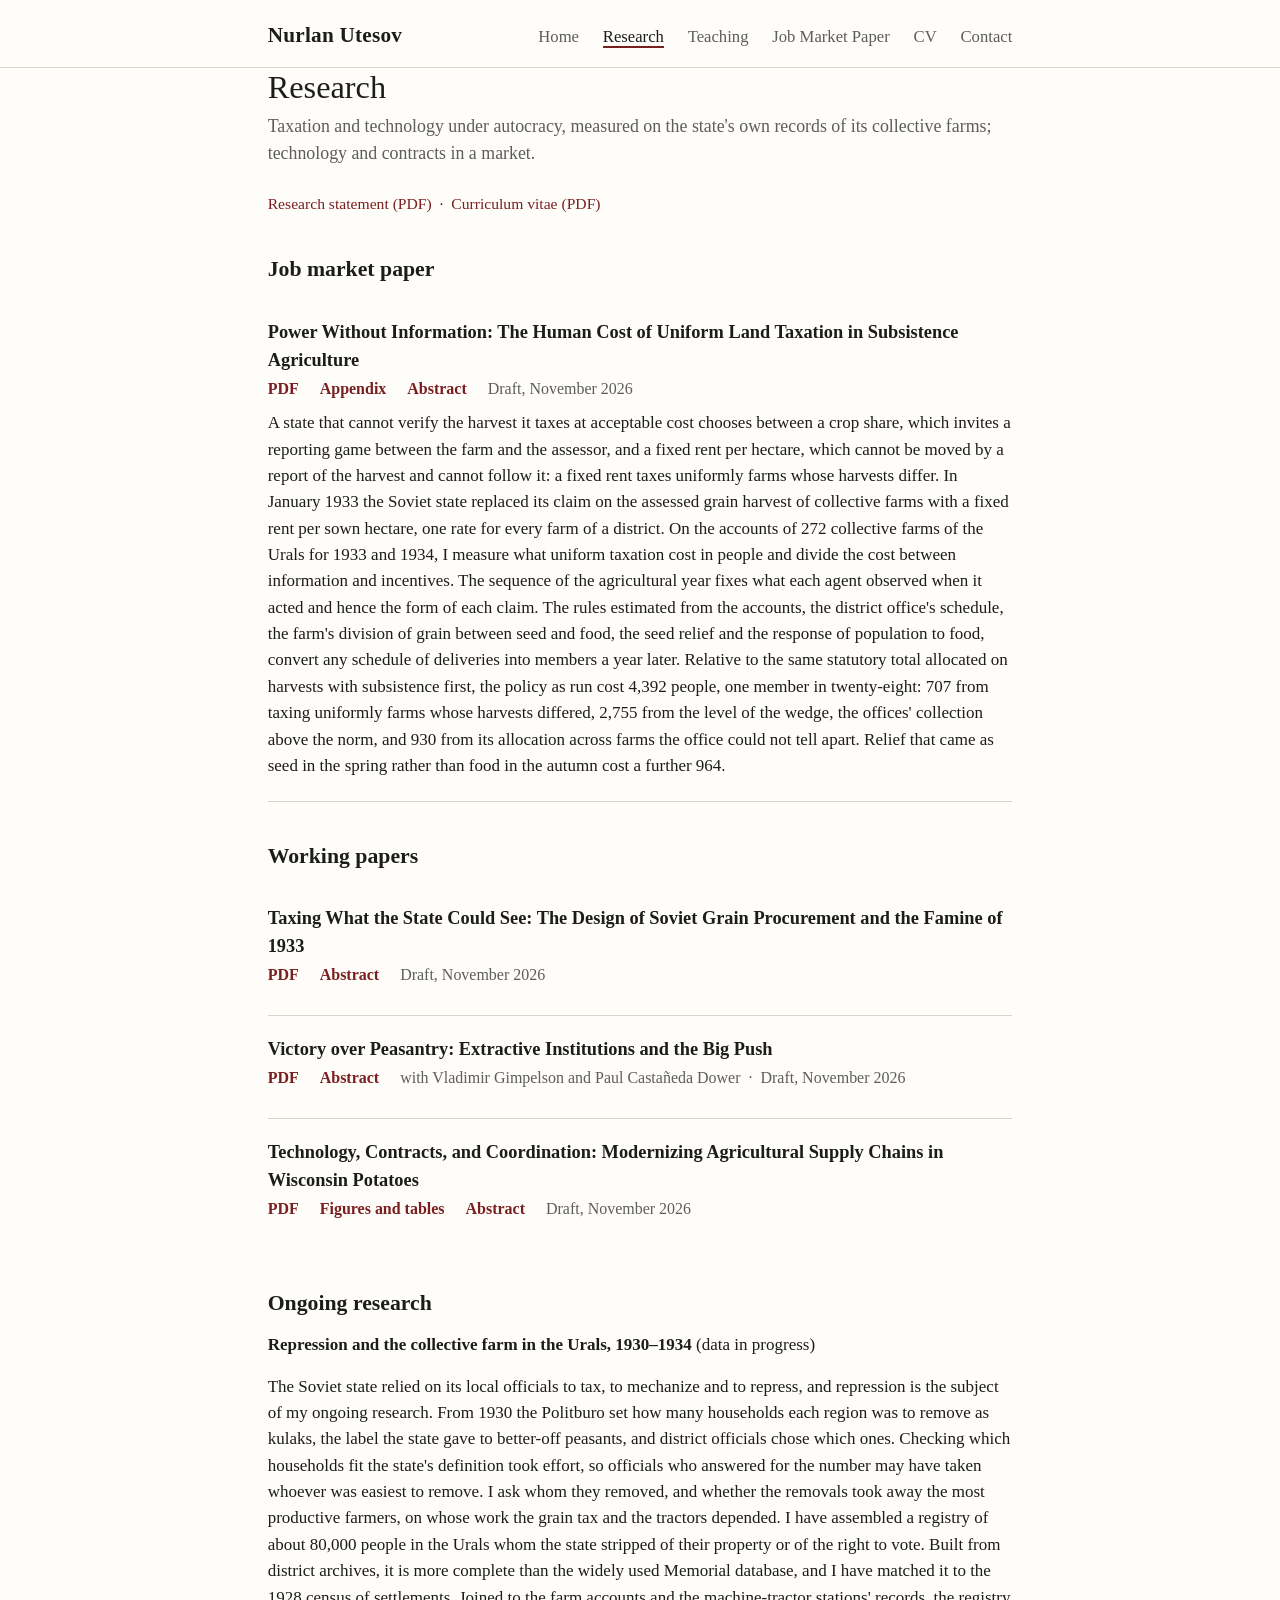
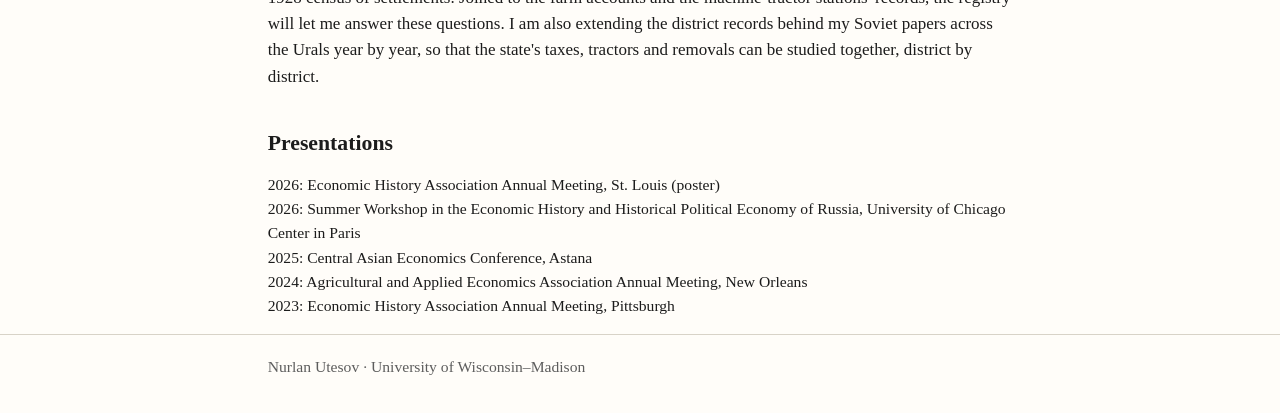
==== commit cc4aa16a: "2026-11-24 CV and research page: the 2023 Economic History Association meeting was in Pittsburgh - C" ====
--- a/research.html
+++ b/research.html
@@ -92,7 +92,7 @@
     2026: Summer Workshop in the Economic History and Historical Political Economy of Russia, University of Chicago Center in Paris<br>
     2025: Central Asian Economics Conference, Astana<br>
     2024: Agricultural and Applied Economics Association Annual Meeting, New Orleans<br>
-    2023: Economic History Association Annual Meeting, Philadelphia
+    2023: Economic History Association Annual Meeting, Pittsburgh
   </p>
 
 </main>
